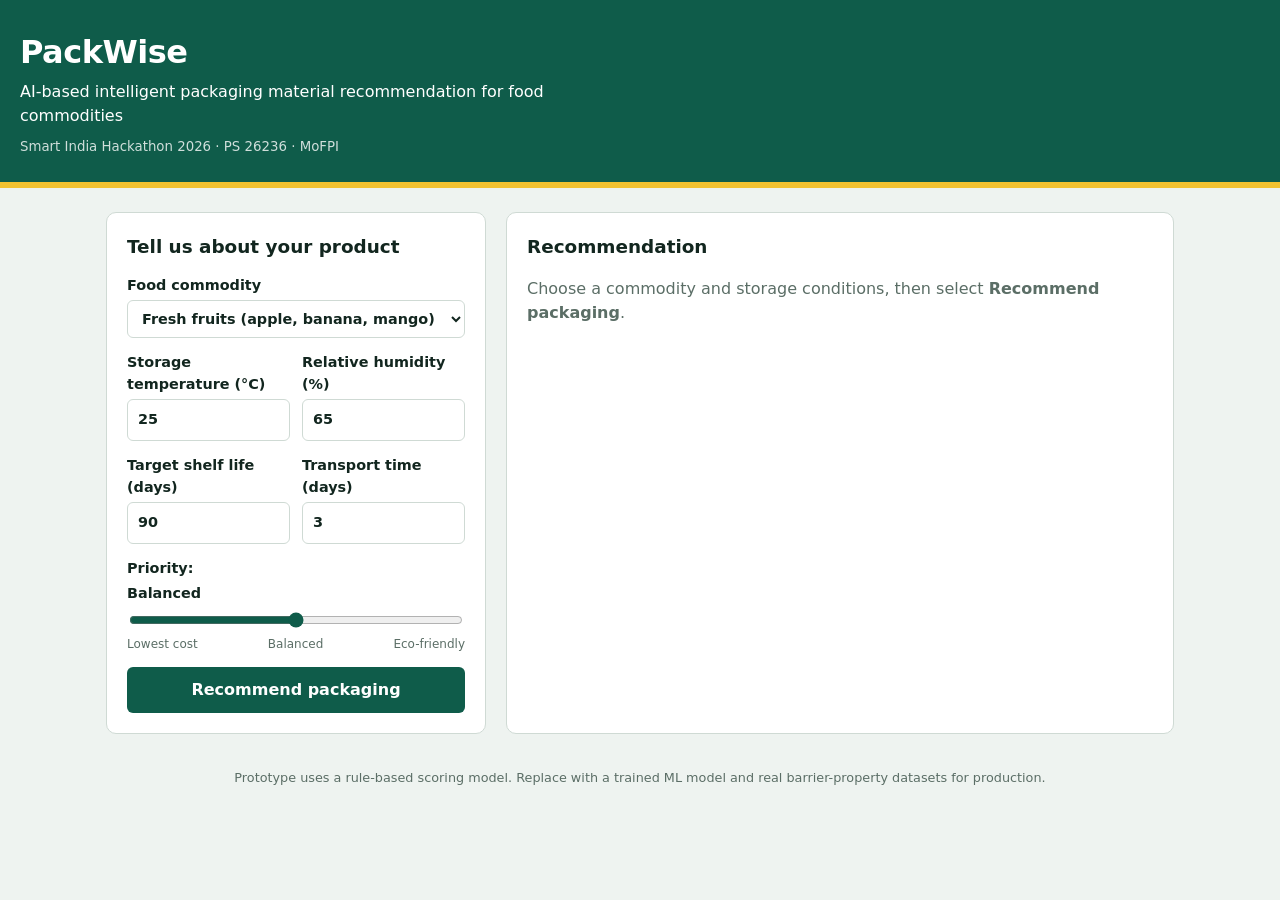
==== index.html @ af05f4ab "SIH PackWise" ====
<!DOCTYPE html>
<html lang="en">
<head>
  <meta charset="UTF-8" />
  <meta name="viewport" content="width=device-width, initial-scale=1" />
  <title>PackWise – AI Food Packaging Recommender</title>
  <link rel="stylesheet" href="style.css" />
</head>
<body>
  <header class="top">
    <h1>PackWise</h1>
    <p>AI-based intelligent packaging material recommendation for food commodities</p>
    <small>Smart India Hackathon 2026 · PS 26236 · MoFPI</small>
  </header>

  <main>
    <section class="panel" aria-labelledby="inputs-h">
      <h2 id="inputs-h">Tell us about your product</h2>
      <form id="form">
        <label>Food commodity
          <select id="commodity" required></select>
        </label>

        <div class="row">
          <label>Storage temperature (°C)
            <input type="number" id="temp" value="25" min="-20" max="50" />
          </label>
          <label>Relative humidity (%)
            <input type="number" id="rh" value="65" min="10" max="100" />
          </label>
        </div>

        <div class="row">
          <label>Target shelf life (days)
            <input type="number" id="shelf" value="90" min="1" max="730" />
          </label>
          <label>Transport time (days)
            <input type="number" id="transport" value="3" min="0" max="60" />
          </label>
        </div>

        <label>Priority: <span id="prioLabel">Balanced</span>
          <input type="range" id="priority" min="0" max="2" step="1" value="1" />
          <span class="scale"><span>Lowest cost</span><span>Balanced</span><span>Eco-friendly</span></span>
        </label>

        <button type="submit">Recommend packaging</button>
      </form>
    </section>

    <section class="panel" aria-live="polite">
      <h2>Recommendation</h2>
      <div id="profile" class="profile hidden"></div>
      <div id="results">
        <p class="empty">Choose a commodity and storage conditions, then select <b>Recommend packaging</b>.</p>
      </div>
    </section>
  </main>

  <footer>Prototype uses a rule-based scoring model. Replace with a trained ML model and real barrier-property datasets for production.</footer>

  <script src="script.js"></script>
</body>
</html>
---- style.css ----
:root {
  --bg: #eef3f0;
  --panel: #ffffff;
  --ink: #12261f;
  --muted: #5b6e66;
  --line: #cfdad4;
  --brand: #0f5c4a;
  --accent: #f2c230;
  --good: #1d8a5f;
  --mid: #c98a0b;
  --low: #b3412f;
}

* { box-sizing: border-box; }

body {
  margin: 0;
  font-family: "Segoe UI", system-ui, sans-serif;
  background: var(--bg);
  color: var(--ink);
  line-height: 1.5;
}

.top {
  background: var(--brand);
  color: #fff;
  padding: 28px 20px 24px;
  border-bottom: 6px solid var(--accent);
}
.top h1 { margin: 0; font-size: 2rem; letter-spacing: -0.5px; }
.top p { margin: 4px 0 6px; max-width: 60ch; }
.top small { opacity: 0.8; }

main {
  display: grid;
  grid-template-columns: minmax(0, 380px) minmax(0, 1fr);
  gap: 20px;
  max-width: 1100px;
  margin: 24px auto;
  padding: 0 16px;
}

.panel {
  background: var(--panel);
  border: 1px solid var(--line);
  border-radius: 10px;
  padding: 20px;
}
.panel h2 { margin: 0 0 14px; font-size: 1.15rem; }

form { display: grid; gap: 14px; }
label { display: grid; gap: 4px; font-size: 0.9rem; font-weight: 600; }
.row { display: grid; grid-template-columns: 1fr 1fr; gap: 12px; }

input, select {
  font: inherit;
  padding: 9px 10px;
  border: 1px solid var(--line);
  border-radius: 6px;
  background: #fff;
  color: var(--ink);
}
input[type="range"] { padding: 0; accent-color: var(--brand); }
:focus-visible { outline: 3px solid var(--accent); outline-offset: 1px; }

.scale { display: flex; justify-content: space-between; font-size: 0.75rem; font-weight: 400; color: var(--muted); }

button {
  font: inherit;
  font-weight: 700;
  padding: 11px;
  border: 0;
  border-radius: 6px;
  background: var(--brand);
  color: #fff;
  cursor: pointer;
}
button:hover { background: #0b4637; }

.empty { color: var(--muted); }
.hidden { display: none; }

.profile {
  background: #f6f9f7;
  border-left: 4px solid var(--accent);
  padding: 10px 14px;
  margin-bottom: 16px;
  font-size: 0.9rem;
}

.card {
  border: 1px solid var(--line);
  border-radius: 8px;
  padding: 14px 16px;
  margin-bottom: 12px;
}
.card.best { border: 2px solid var(--brand); background: #f3faf6; }
.card header { display: flex; justify-content: space-between; align-items: baseline; gap: 10px; }
.card h3 { margin: 0; font-size: 1.05rem; }
.badge { background: var(--accent); font-size: 0.75rem; font-weight: 700; padding: 2px 8px; border-radius: 99px; }
.score { font-size: 1.4rem; font-weight: 800; color: var(--brand); }
.meta { color: var(--muted); font-size: 0.85rem; margin: 2px 0 8px; }

.bars { display: grid; gap: 5px; margin: 8px 0; }
.bar { display: grid; grid-template-columns: 110px 1fr 28px; align-items: center; gap: 8px; font-size: 0.8rem; }
.track { height: 8px; background: #e3ebe7; border-radius: 99px; overflow: hidden; }
.fill { height: 100%; border-radius: 99px; }

.why { margin: 8px 0 0; padding-left: 18px; font-size: 0.88rem; }

footer { text-align: center; color: var(--muted); font-size: 0.8rem; padding: 10px 16px 30px; }

@media (max-width: 800px) {
  main { grid-template-columns: 1fr; }
}
@media (prefers-reduced-motion: no-preference) {
  .fill { transition: width 0.5s ease; }
}
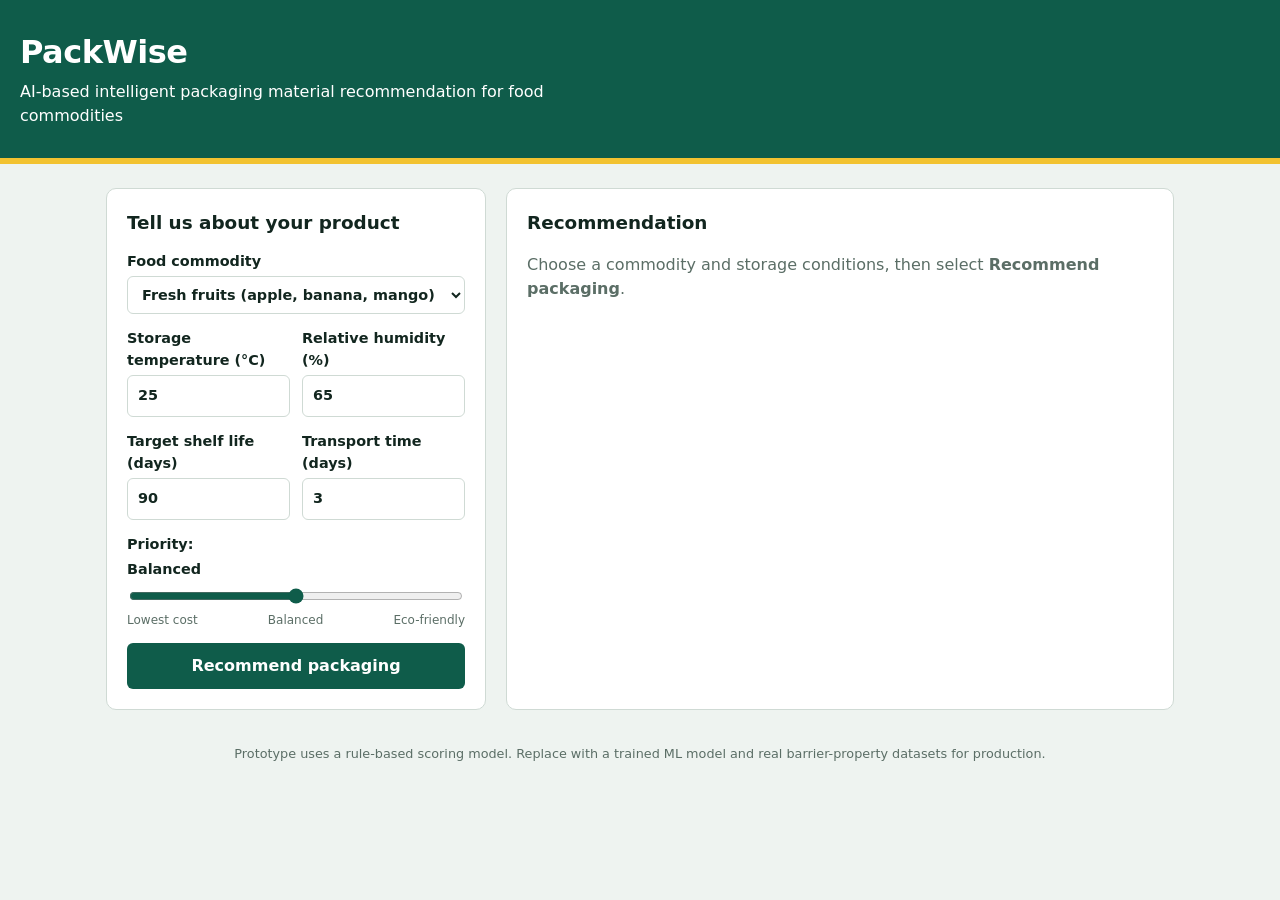
==== commit 369456e5: "SIH PackWise" ====
--- a/index.html
+++ b/index.html
@@ -10,7 +10,6 @@
   <header class="top">
     <h1>PackWise</h1>
     <p>AI-based intelligent packaging material recommendation for food commodities</p>
-    <small>Smart India Hackathon 2026 · PS 26236 · MoFPI</small>
   </header>
 
   <main>
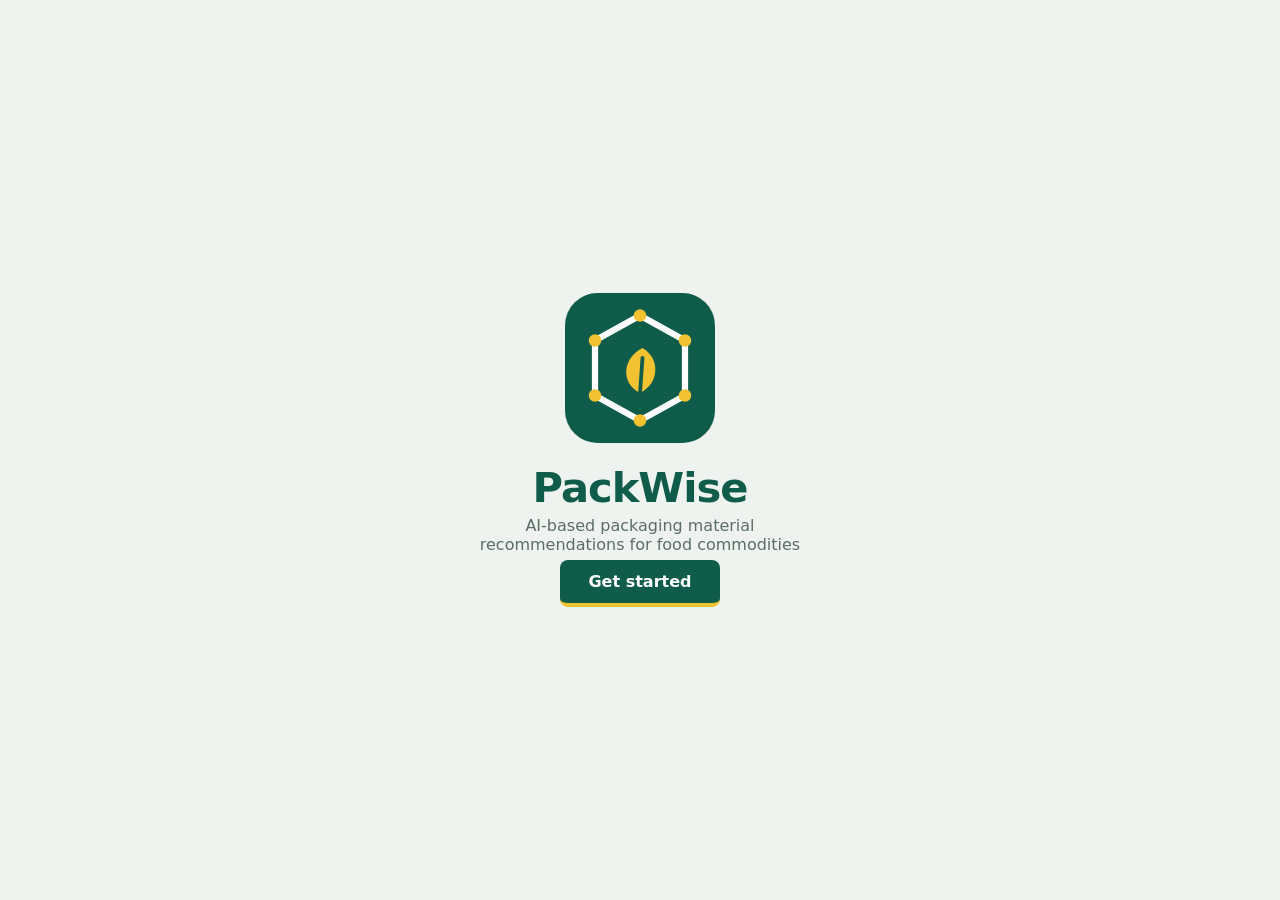
==== commit b7d9a2a7: "add home page" ====
--- a/index.html
+++ b/index.html
@@ -3,61 +3,76 @@
 <head>
   <meta charset="UTF-8" />
   <meta name="viewport" content="width=device-width, initial-scale=1" />
-  <title>PackWise – AI Food Packaging Recommender</title>
-  <link rel="stylesheet" href="style.css" />
+  <title>PackWise</title>
+  <style>
+    :root { --brand:#0f5c4a; --accent:#f2c230; --ink:#12261f; --muted:#5b6e66; }
+    * { box-sizing: border-box; }
+    body {
+      margin: 0;
+      min-height: 100vh;
+      display: grid;
+      place-items: center;
+      font-family: "Segoe UI", system-ui, sans-serif;
+      background: #eef3f0;
+      color: var(--ink);
+      text-align: center;
+      padding: 24px;
+    }
+    .logo-wrap { max-width: 420px; }
+    .logo { width: 150px; height: 150px; }
+    h1 { margin: 16px 0 4px; font-size: 2.6rem; letter-spacing: -1px; color: var(--brand); }
+    p { margin: 0 auto 6px; color: var(--muted); max-width: 34ch; }
+    small { display: block; margin: 14px 0 26px; color: var(--muted); }
+    a.btn {
+      display: inline-block;
+      background: var(--brand);
+      color: #fff;
+      text-decoration: none;
+      font-weight: 700;
+      padding: 12px 28px;
+      border-radius: 8px;
+      border-bottom: 4px solid var(--accent);
+    }
+    a.btn:hover { background: #0b4637; }
+    a.btn:focus-visible { outline: 3px solid var(--accent); outline-offset: 2px; }
+
+    /* one entrance animation on load */
+    @media (prefers-reduced-motion: no-preference) {
+      .logo { animation: pop 0.8s ease-out both; }
+      @keyframes pop {
+        from { opacity: 0; transform: scale(0.7) rotate(-8deg); }
+        to   { opacity: 1; transform: scale(1) rotate(0); }
+      }
+    }
+  </style>
 </head>
 <body>
-  <header class="top">
+  <div class="logo-wrap">
+    <!-- LOGO -->
+    <svg class="logo" viewBox="0 0 120 120" role="img" aria-label="PackWise logo">
+      <rect width="120" height="120" rx="26" fill="#0f5c4a"/>
+      <!-- package (hexagon box) -->
+      <polygon points="60,18 96,38 96,82 60,102 24,82 24,38"
+               fill="none" stroke="#ffffff" stroke-width="5" stroke-linejoin="round"/>
+      <!-- leaf -->
+      <path d="M60 80 C44 72 46 52 62 44 C76 52 76 72 60 80 Z" fill="#f2c230"/>
+      <path d="M60 80 L62 52" stroke="#0f5c4a" stroke-width="3" stroke-linecap="round"/>
+      <!-- AI nodes -->
+      <g fill="#f2c230">
+        <circle cx="60" cy="18" r="5"/>
+        <circle cx="96" cy="38" r="5"/>
+        <circle cx="96" cy="82" r="5"/>
+        <circle cx="60" cy="102" r="5"/>
+        <circle cx="24" cy="82" r="5"/>
+        <circle cx="24" cy="38" r="5"/>
+      </g>
+    </svg>
+
     <h1>PackWise</h1>
-    <p>AI-based intelligent packaging material recommendation for food commodities</p>
-  </header>
+    <p>AI-based packaging material recommendations for food commodities</p>
+    
 
-  <main>
-    <section class="panel" aria-labelledby="inputs-h">
-      <h2 id="inputs-h">Tell us about your product</h2>
-      <form id="form">
-        <label>Food commodity
-          <select id="commodity" required></select>
-        </label>
-
-        <div class="row">
-          <label>Storage temperature (°C)
-            <input type="number" id="temp" value="25" min="-20" max="50" />
-          </label>
-          <label>Relative humidity (%)
-            <input type="number" id="rh" value="65" min="10" max="100" />
-          </label>
-        </div>
-
-        <div class="row">
-          <label>Target shelf life (days)
-            <input type="number" id="shelf" value="90" min="1" max="730" />
-          </label>
-          <label>Transport time (days)
-            <input type="number" id="transport" value="3" min="0" max="60" />
-          </label>
-        </div>
-
-        <label>Priority: <span id="prioLabel">Balanced</span>
-          <input type="range" id="priority" min="0" max="2" step="1" value="1" />
-          <span class="scale"><span>Lowest cost</span><span>Balanced</span><span>Eco-friendly</span></span>
-        </label>
-
-        <button type="submit">Recommend packaging</button>
-      </form>
-    </section>
-
-    <section class="panel" aria-live="polite">
-      <h2>Recommendation</h2>
-      <div id="profile" class="profile hidden"></div>
-      <div id="results">
-        <p class="empty">Choose a commodity and storage conditions, then select <b>Recommend packaging</b>.</p>
-      </div>
-    </section>
-  </main>
-
-  <footer>Prototype uses a rule-based scoring model. Replace with a trained ML model and real barrier-property datasets for production.</footer>
-
-  <script src="script.js"></script>
+    <a class="btn" href="home.html">Get started</a>
+  </div>
 </body>
 </html>
